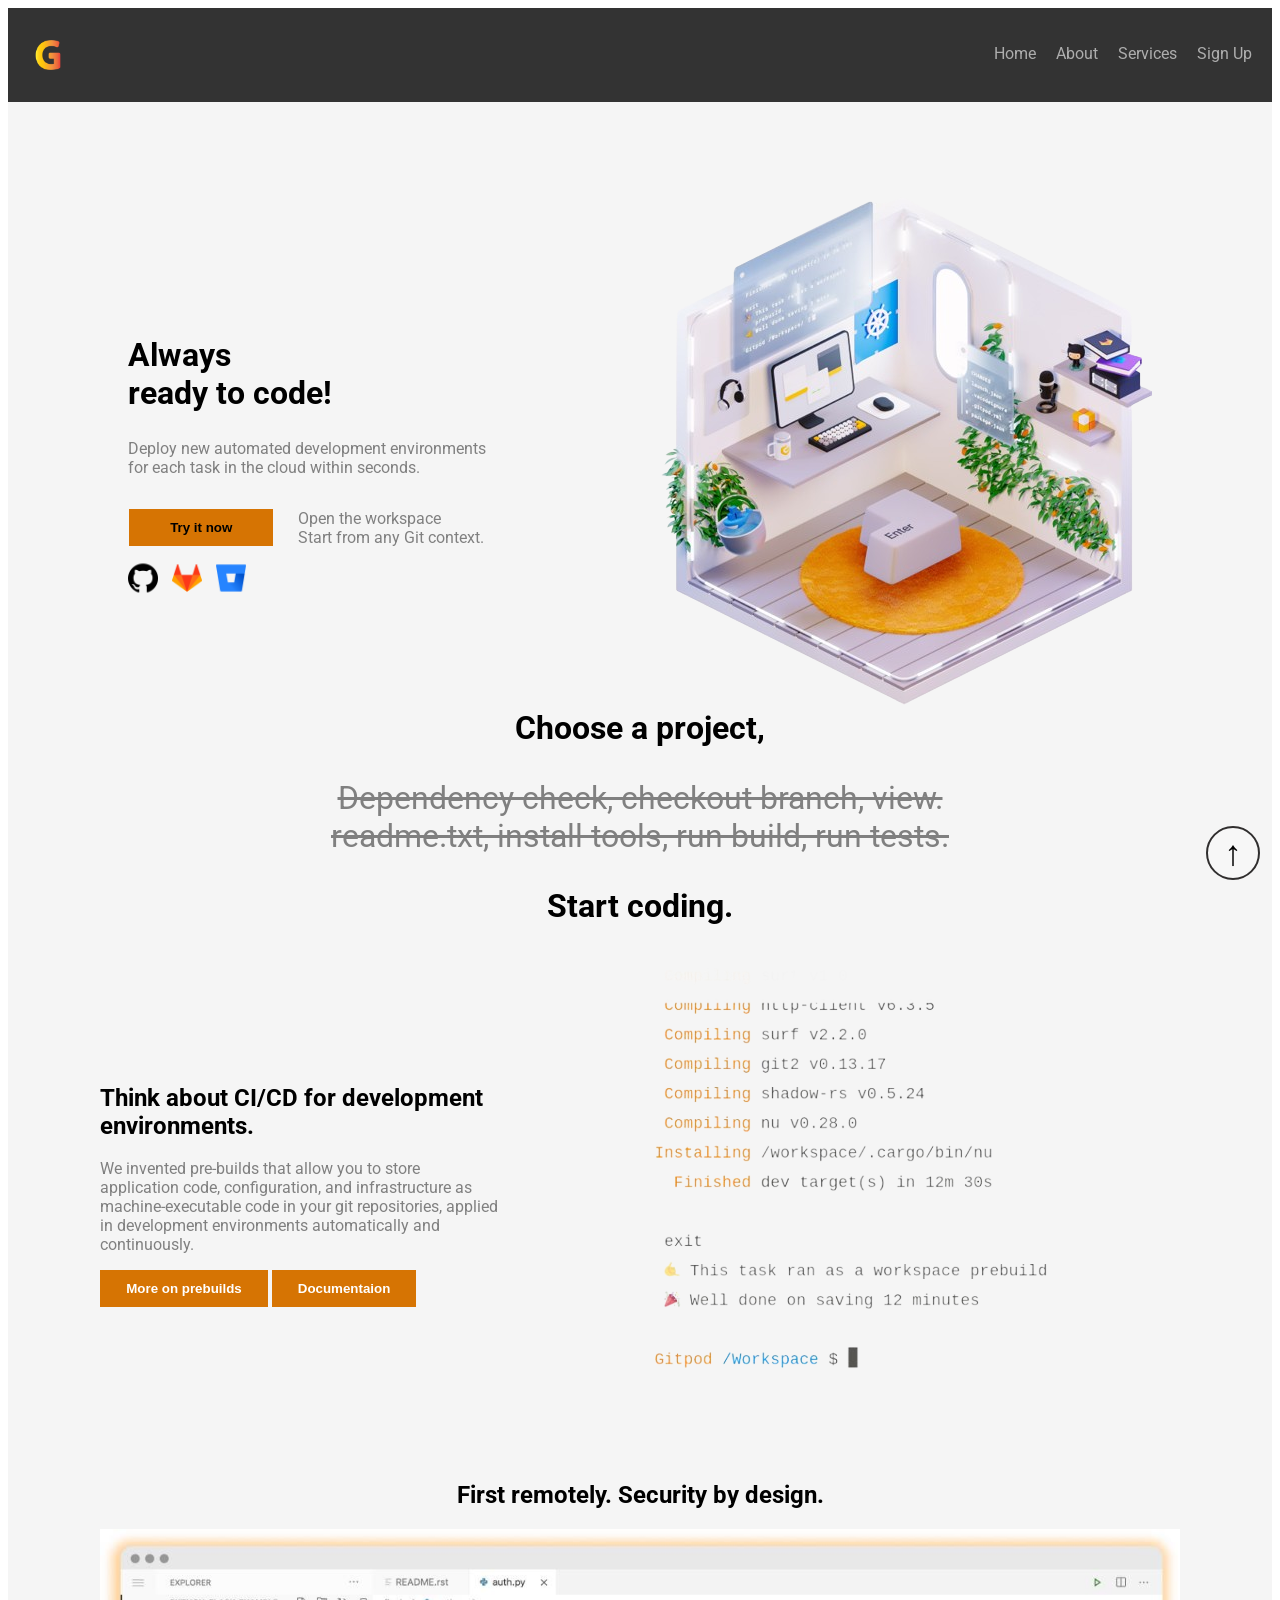
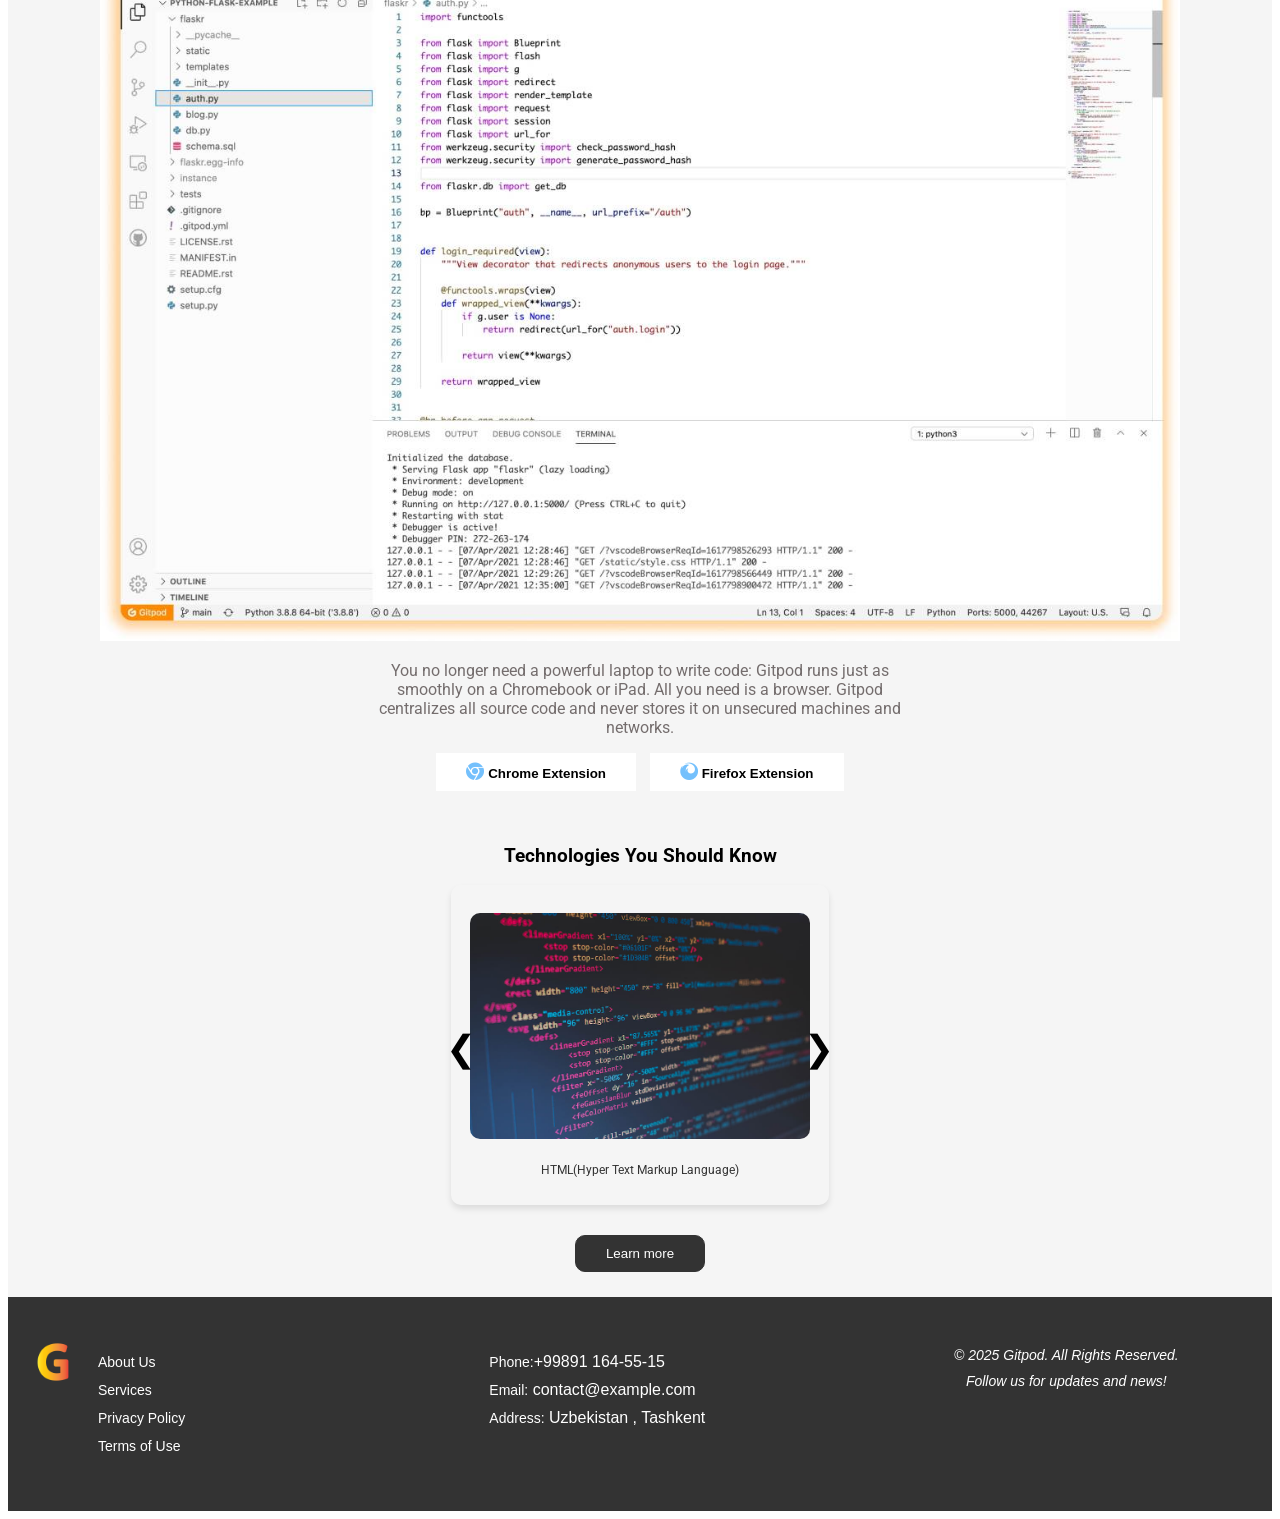
==== index.html @ e9b1e44f "the last commit" ====
<!DOCTYPE html>
<html lang="en">

<head>

    <meta charset="UTF-8">
    <meta name="viewport" content="width=device-width, initial-scale=1.0">
    <meta name="description"
        content="This is the homepage of the website, serving as the main entry point for visitors. It includes key sections such as the navigation bar, a hero section with an introductory message, and an overview of the website's main features or services. The footer may contain links to other important pages and contact information.">
    <title>Gitpod - a platform for programmers</title>


    <!-- STYLE  -->
    <link rel="stylesheet" href="index/style.css">

    <!-- ICON  -->
    <link rel="shortcut icon" href="./assets/svg/header-icon.svg" type="image/x-icon">

    <!-- GOOGLE FONTS  -->
    <link rel="preconnect" href="https://fonts.googleapis.com">
    <link rel="preconnect" href="https://fonts.gstatic.com" crossorigin>
    <link
        href="https://fonts.googleapis.com/css2?family=Roboto:ital,wght@0,100;0,300;0,400;0,500;0,700;0,900;1,100;1,300;1,400;1,500;1,700;1,900&display=swap"
        rel="stylesheet">

    <!-- FONT AWESOME  -->
    <link rel="stylesheet" href="https://cdnjs.cloudflare.com/ajax/libs/font-awesome/6.6.0/css/all.min.css"
        integrity="sha512-Kc323vGBEqzTmouAECnVceyQqyqdsSiqLQISBL29aUW4U/M7pSPA/gEUZQqv1cwx4OnYxTxve5UMg5GT6L4JJg=="
        crossorigin="anonymous" referrerpolicy="no-referrer" />
</head>

<body>
    <div class="container">
        <!-- HEADER  -->
        <header>
            <div class="container__header">
                <div class="logo">
                    <img class="img" src="./assets/svg/header-icon.svg" alt="header-logo" />
                </div>
                <nav class="nav">

                    <ul>
                        <li><a href="index.html">Home</a></li>
                        <li><a href="about.html">About</a></li>
                        <li><a href="services.html">Services</a></li>
                        <li><a href="login.html">Sign Up</a></li>
                    </ul>

                </nav>
                <div class="burger__menu" onclick="toggleMenu()">
                    <div class="bar"></div>
                    <div class="bar"></div>
                    <div class="bar"></div>
                </div>
            </div>
        </header>


        <!-- MAIN  -->
        <main>
            <div class="container__main">
                <section class="hero">
                    <div class="hero__box">
                        <h1 class="hero__title"> Always <br>
                            ready to code!</h1>
                        <p>Deploy new automated development environments <br>
                            for each task in the cloud within seconds.</p>
                        <div class="hero__block">
                            <button class="hero__btn">Try it now</button>
                            <p class="hero__text">Open the workspace<br>
                                Start from any Git context. </p>
                        </div>
                        <div class="icon__box">
                            <img class="logo__1" src="./assets/svg/github.svg" alt="logo-1" />
                            <img class="logo__2" src="./assets/svg/gitlub.svg" alt="logo-2" />
                            <img class="logo__3" src="./assets/svg/bitbucket.svg" alt="logo-3" />
                        </div>
                    </div>
                    <div class="hero__img">
                        <img class="hero__img" src="./assets/png/hero-image.png" alt="main-img" />
                    </div>
                </section>

                <!-- TEXTS  -->
                <section class="texts">
                    <span>Choose a project, </span>
                    <p>Dependency check, checkout branch, view. <br>
                        readme.txt, install tools, run build, run tests.</p>
                    <span>Start coding.</span>
                </section>

                <!-- CI/CD  -->
                <section class="ci__cd">
                    <div class="cd__box">
                        <h2>Think about CI/CD for development environments.</h2>
                        <p>We invented pre-builds that allow you to store application code, configuration, and
                            infrastructure as machine-executable code in your git repositories, applied in development
                            environments automatically and continuously.</p>
                        <button id="ci__button">More on prebuilds</button>
                        <button id="cd__button">Documentaion</button>

                    </div>
                    <div class="ci__cd__image">
                        <img id="image__1" src="./assets/png/image-1.png" alt="image-1" />
                    </div>
                </section>

                <!-- DESIGN  -->
                <section class="design">
                    <h2>First remotely. Security by design.</h2>
                    <img src="./assets/jpg/image-2.jpg" alt="image-2" />
                    <div class="sub__block">
                        <p>You no longer need a powerful laptop to write code: Gitpod runs just as smoothly on a
                            Chromebook or iPad. All you need is a browser. Gitpod centralizes all source code and never
                            stores it on unsecured machines and networks.</p>
                        <button class="Chrome">
                            <i class="fa-brands fa-chrome" style="color: #74C0FC; font-size: 18px;"></i>
                            Chrome Extension
                        </button>
                        <button class="Firefox">
                            <i class="fa-brands fa-firefox" style="color: #74C0FC; font-size: 18px;"></i>
                            Firefox Extension
                        </button>
                    </div>
                </section>

                <!-- SLIDER  -->
                <div class="carousel__container">
                    <h3>Technologies You Should Know</h3>
                    <button class="prev" onclick="moveCarousel(-1)">&#10094;</button>

                    <div class="carousel">
                        <div class="card">
                            <div class="card__content">
                                <img src="./assets/png/slide-1.png" alt="Image 1" />
                                <p>HTML(Hyper Text Markup Language)</p>
                            </div>
                        </div>
                        <div class="card">
                            <div class="card__content">
                                <img src="./assets/png/slide-2.png" alt="Image 2" />
                                <p>JavaScript</p>
                            </div>
                        </div>
                        <div class="card">
                            <div class="card__content">
                                <img src="./assets/png/slide-3.png" alt="Image 3" />
                                <p>CSS(Cascading Style Sheets)</p>
                            </div>
                        </div>
                        <div class="card">
                            <div class="card__content">
                                <img src="./assets/png/slide-4.png" alt="Image 4" />
                                <p>React JS</p>
                            </div>
                        </div>
                    </div>

                    <button class="next" onclick="moveCarousel(1)">&#10095;</button>

                    <button onclick="openNewPage()" class="btn__link">Learn more</button>
                </div>








            </div>
        </main>

        <!-- FOOTER  -->
        <footer class="footer">
            <div class="footer__container">
                <div class="footer__logo">
                    <img src="./assets/svg/header-icon.svg" alt="Logo" />
                </div>
                <div class="footer__links">
                    <ul>
                        <li><a href="about.html" class="text-about">About Us</a></li>
                        <li><a href="services.html" class="text-services">Services</a></li>
                        <li><a href="policy.html" class="text-privacy">Privacy Policy</a></li>
                        <li><a href="terms.html" class="text-terms">Terms of Use</a></li>
                    </ul>
                </div>
                <div class="footer__contact">
                    <ul>
                        <li><span class="text__phone">Phone:</span>+99891 164-55-15</li>
                        <li><span class="text__email">Email:</span> contact@example.com</li>
                        <li><span class="text__address">Address:</span> Uzbekistan , Tashkent</li>
                    </ul>
                </div>
                <div class="footer__extra">
                    <p class="text__footer__info">© 2025 Gitpod. All Rights Reserved.</p>
                    <p class="text__follow">Follow us for updates and news!</p>
                </div>
            </div>
        </footer>


        <div class="to__top"><span>&#8593</span></div>
    </div>
    <!-- SCRIPT  -->
    <script src="js/index.js"></script>
    <script src="js/common.js"></script>
</body>

</html>
---- index/style.css ----
@import 'header.css';
@import 'main.css';
@import 'footer.css';


.container {
  background: #F5F5F5;
}

main {
  font-family: 'Roboto';
  display: flex;
  align-items: center;
  justify-content: center;

}

body{
  font-family: 'Roboto';
}



.to__top {
  width: 50px;
  height: 50px;
  border-radius: 50%;
  border: 2px solid rgb(48, 46, 46);
  display: flex;
  justify-content: center;
  align-items: center;
  font-size: 35px;
  font-weight: 700;
  background: rgba(255, 255, 255, 0.2);
  backdrop-filter: blur(2px);
  position: fixed;
  right: 20px;
  bottom: 20px;
  cursor: pointer;
}

.to__top>span {
  animation: anim 500ms infinite linear;
}

@keyframes anim {

  0%,
  100% {
    transform: translate(0);
  }

  75% {
    transform: translateY(-7px);
  }
}
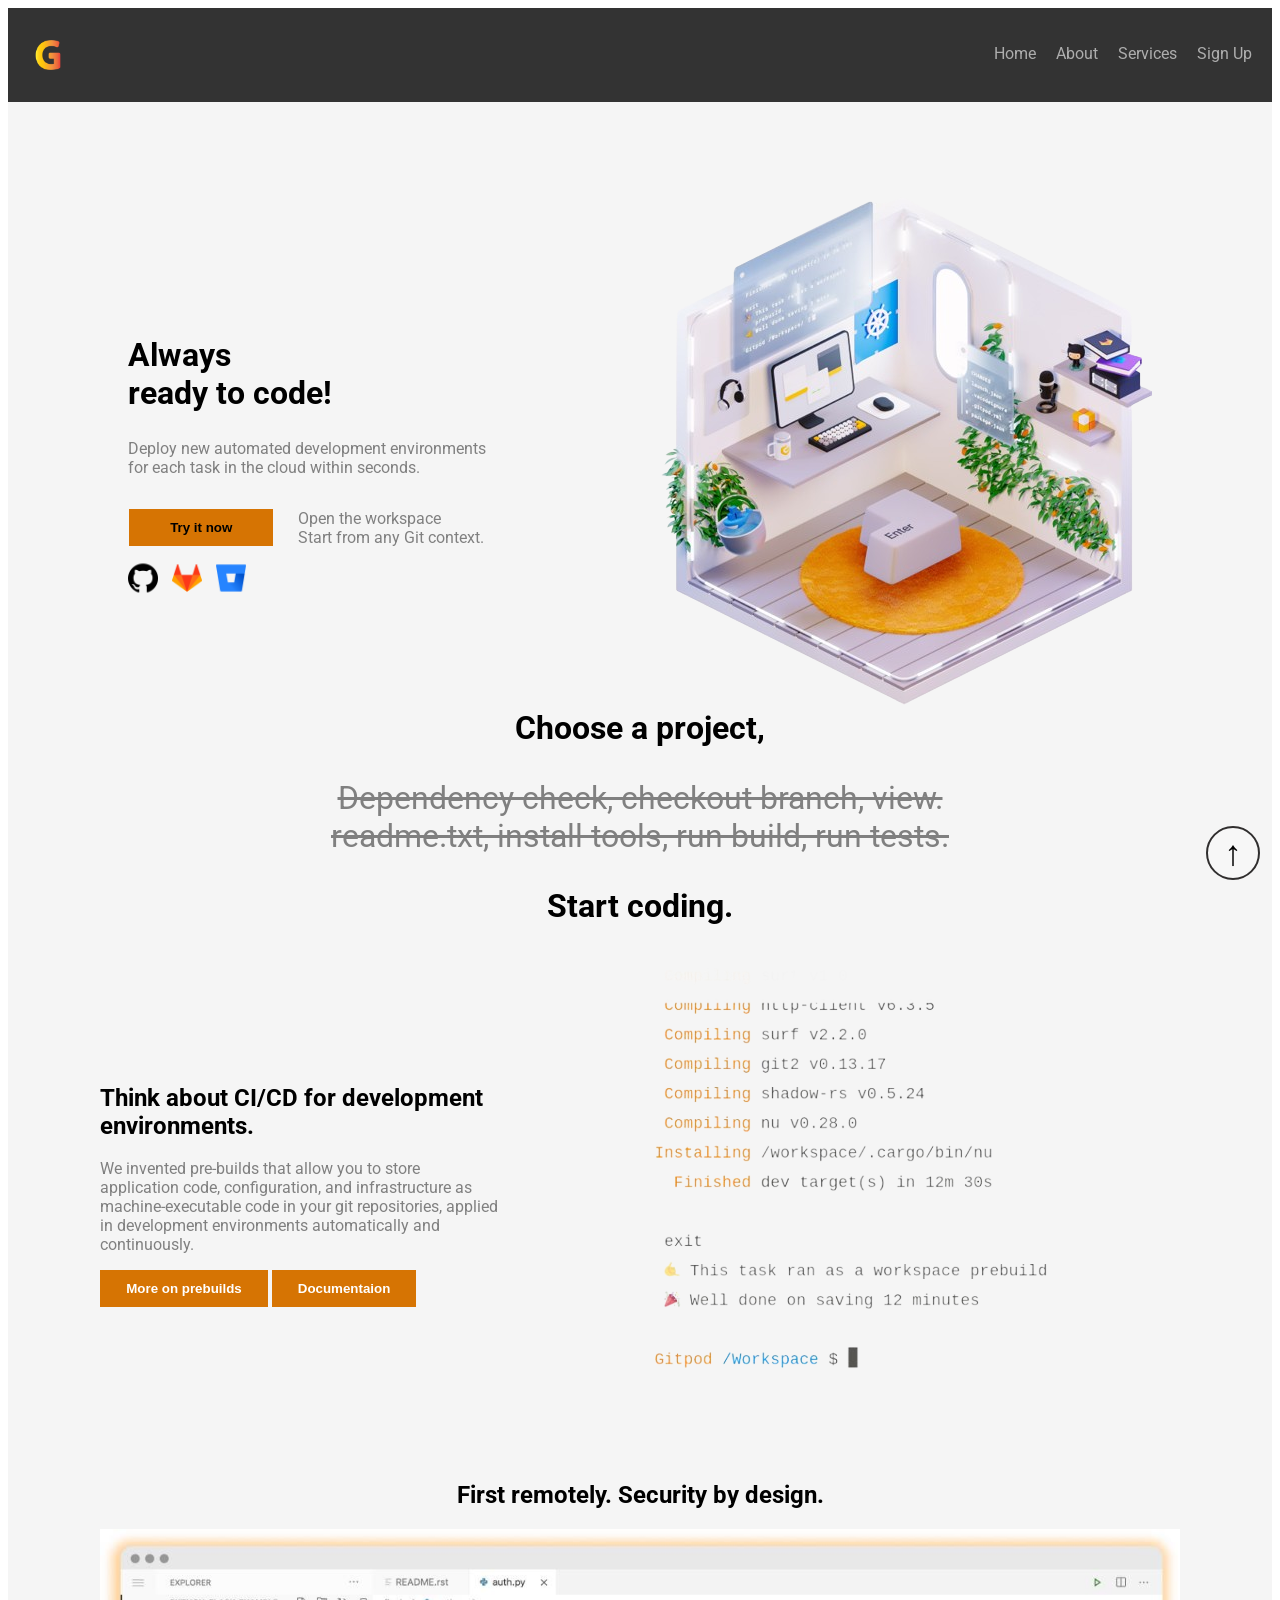
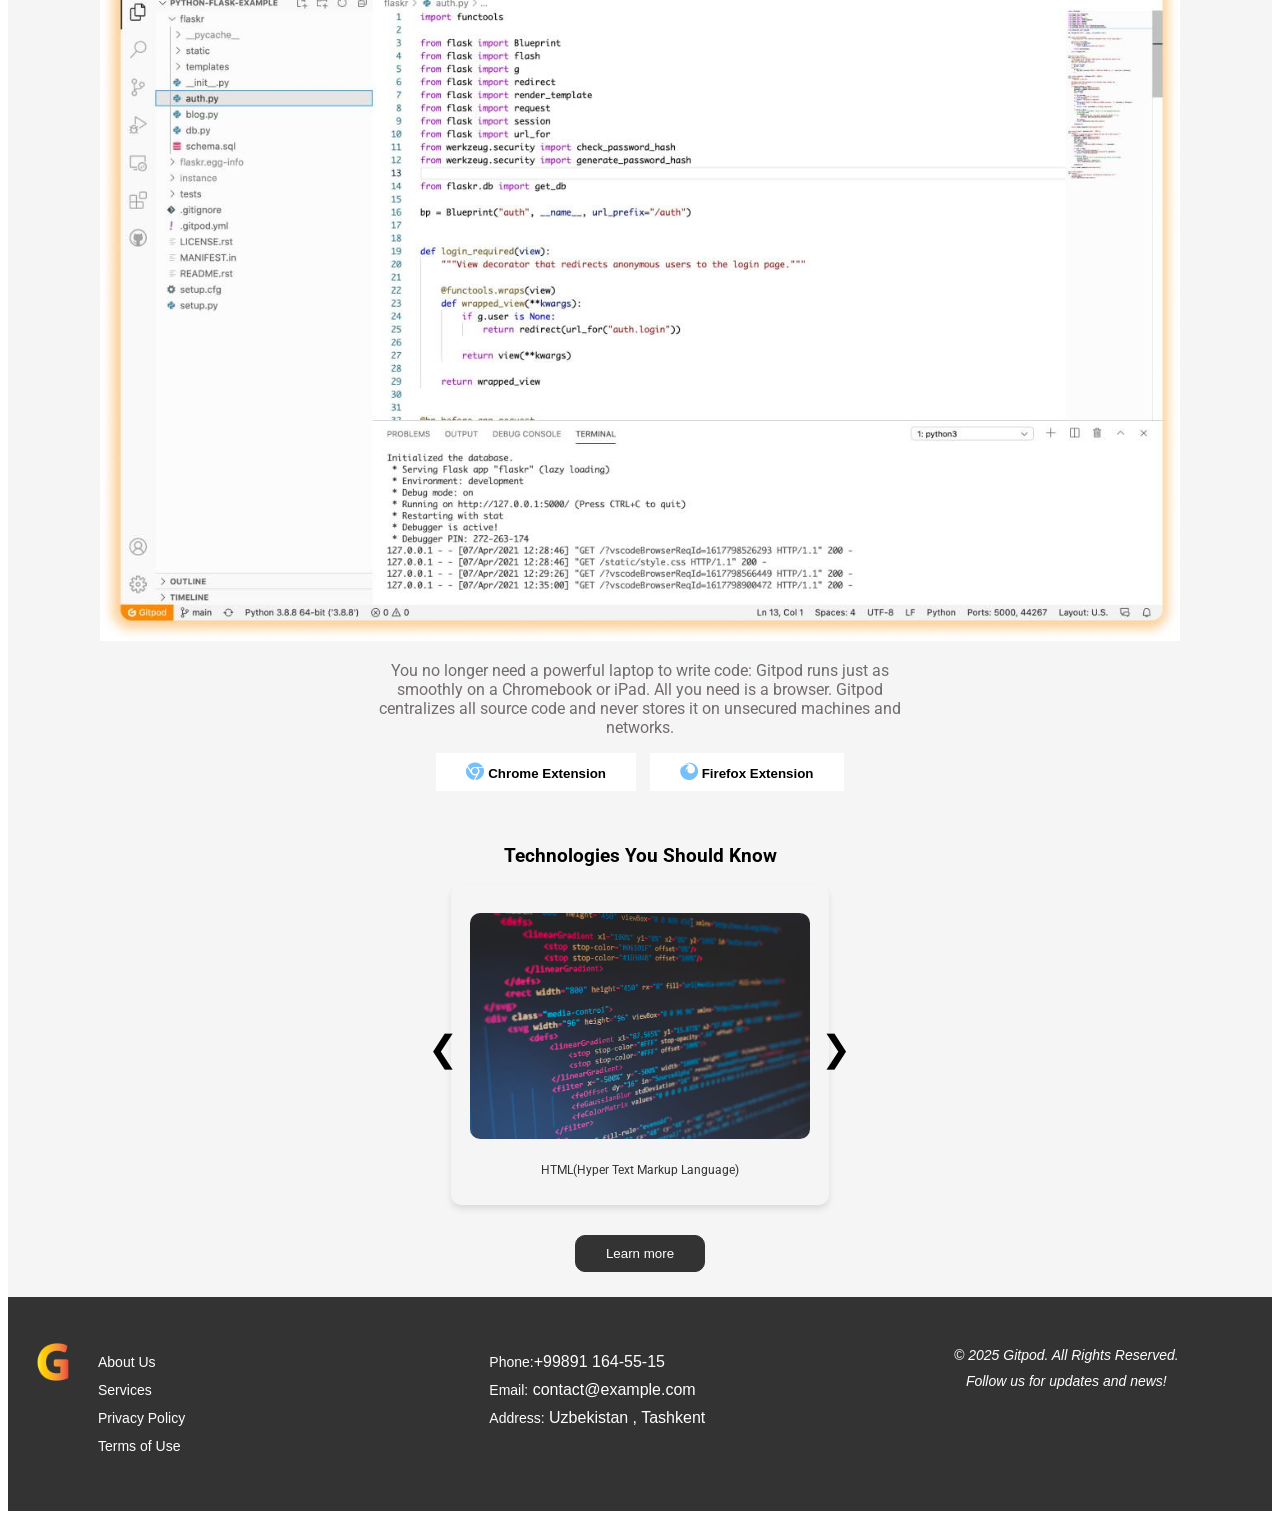
==== commit d76a0b87: "the last commit" ====
--- a/index.html
+++ b/index.html
@@ -113,19 +113,21 @@
                         <p>You no longer need a powerful laptop to write code: Gitpod runs just as smoothly on a
                             Chromebook or iPad. All you need is a browser. Gitpod centralizes all source code and never
                             stores it on unsecured machines and networks.</p>
-                        <button class="Chrome">
-                            <i class="fa-brands fa-chrome" style="color: #74C0FC; font-size: 18px;"></i>
-                            Chrome Extension
-                        </button>
-                        <button class="Firefox">
-                            <i class="fa-brands fa-firefox" style="color: #74C0FC; font-size: 18px;"></i>
-                            Firefox Extension
-                        </button>
+                        <div class="button__block">
+                            <button class="Chrome">
+                                <i class="fa-brands fa-chrome" style="color: #74C0FC; font-size: 18px;"></i>
+                                Chrome Extension
+                            </button>
+                            <button class="Firefox">
+                                <i class="fa-brands fa-firefox" style="color: #74C0FC; font-size: 18px;"></i>
+                                Firefox Extension
+                            </button>
+                        </div>
                     </div>
                 </section>
 
                 <!-- SLIDER  -->
-                <div class="carousel__container">
+                <section class="carousel__container">
                     <h3>Technologies You Should Know</h3>
                     <button class="prev" onclick="moveCarousel(-1)">&#10094;</button>
 
@@ -155,11 +157,12 @@
                             </div>
                         </div>
                     </div>
-
-                    <button class="next" onclick="moveCarousel(1)">&#10095;</button>
-
-                    <button onclick="openNewPage()" class="btn__link">Learn more</button>
-                </div>
+                 
+                        <button class="next" onclick="moveCarousel(1)">&#10095;</button>
+
+                        <button onclick="openNewPage()" class="btn__link">Learn more</button>
+                
+                </section>
 
 
 
